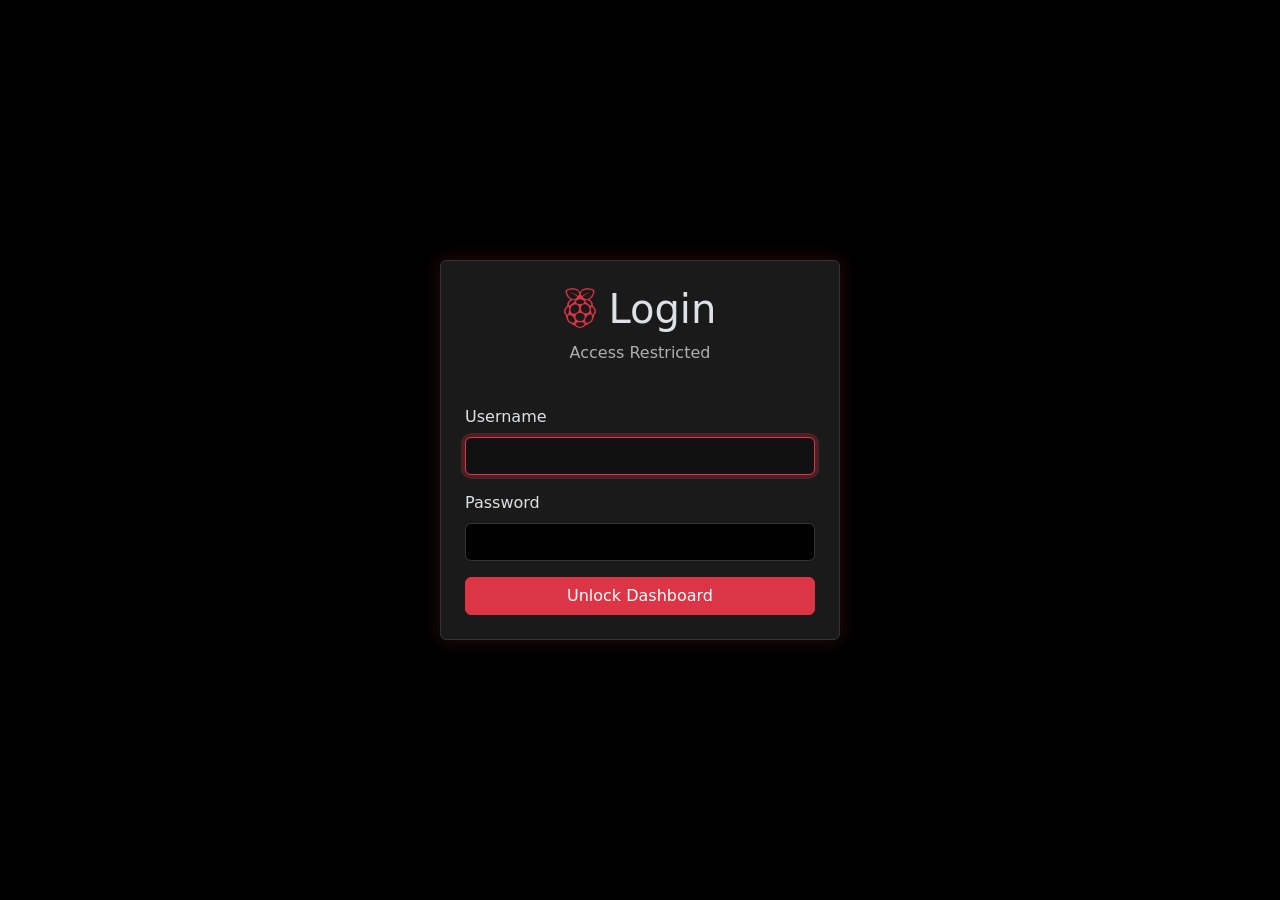
==== templates/login.html @ 799577bc "Add files via upload" ====
<!DOCTYPE html>
<html lang="en" data-bs-theme="dark">
<head>
    <meta charset="UTF-8">
    <meta name="viewport" content="width=device-width, initial-scale=1.0">
    <title>Login - Pi Dashboard</title>
    <link href="https://cdn.jsdelivr.net/npm/bootstrap@5.3.0/dist/css/bootstrap.min.css" rel="stylesheet">
    <link href="https://cdnjs.cloudflare.com/ajax/libs/font-awesome/6.4.0/css/all.min.css" rel="stylesheet">
    <style>
        body { background-color: #000; color: #fff; height: 100vh; display: flex; align-items: center; justify-content: center; }
        .card { background-color: #1a1a1a; border: 1px solid #333; width: 100%; max-width: 400px; box-shadow: 0 0 20px rgba(220, 53, 69, 0.2); }
        .form-control { background-color: #000; border-color: #333; color: #fff; }
        .form-control:focus { background-color: #111; border-color: #dc3545; box-shadow: 0 0 0 0.25rem rgba(220, 53, 69, 0.25); color: #fff; }
        .btn-primary { background-color: #dc3545; border-color: #dc3545; }
        .btn-primary:hover { background-color: #bb2d3b; border-color: #b02a37; }
    </style>
</head>
<body>
    <div class="card p-4">
        <div class="text-center mb-4">
            <h1 class="display-6"><i class="fa-brands fa-raspberry-pi text-danger"></i> Login</h1>
            <p class="text-muted">Access Restricted</p>
        </div>
        
        <div id="alert" class="alert alert-danger d-none"></div>

        <form id="loginForm">
            <div class="mb-3">
                <label class="form-label">Username</label>
                <input type="text" id="username" class="form-control" required autofocus>
            </div>
            <div class="mb-3">
                <label class="form-label">Password</label>
                <input type="password" id="password" class="form-control" required>
            </div>
            <button type="submit" class="btn btn-primary w-100">Unlock Dashboard</button>
        </form>
    </div>

    <script>
        document.getElementById('loginForm').addEventListener('submit', async (e) => {
            e.preventDefault();
            const u = document.getElementById('username').value;
            const p = document.getElementById('password').value;
            
            const res = await fetch('/login', {
                method: 'POST',
                headers: {'Content-Type': 'application/json'},
                body: JSON.stringify({username: u, password: p})
            });
            const data = await res.json();
            
            if(data.success) {
                window.location.reload();
            } else {
                const alert = document.getElementById('alert');
                alert.textContent = "Access Denied: " + data.error;
                alert.classList.remove('d-none');
            }
        });
    </script>
</body>
</html>
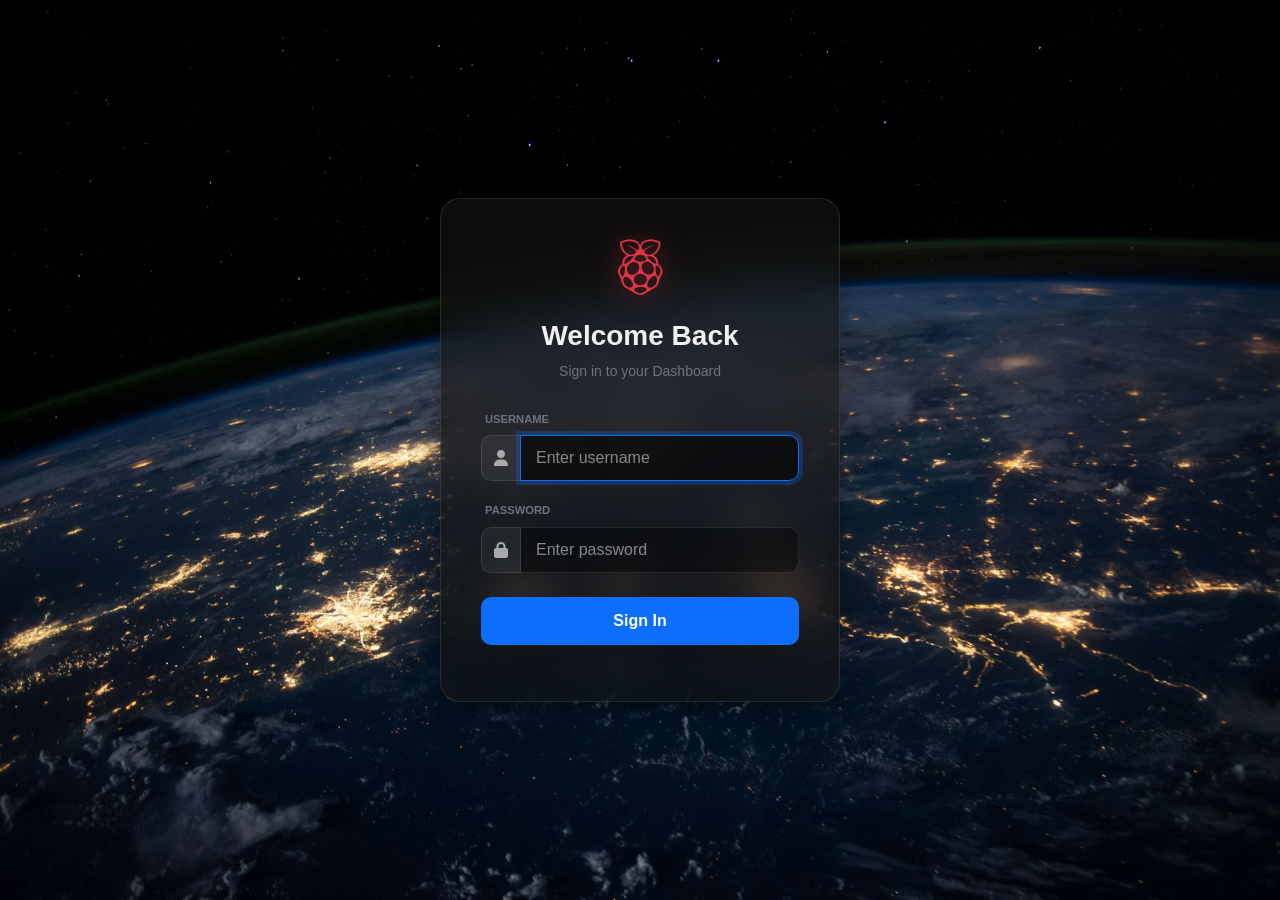
==== commit 4640b041: "Update Login Page to CasaOS Theme & Fix Session Persistence" ====
--- a/templates/login.html
+++ b/templates/login.html
@@ -1,63 +1,167 @@
 <!DOCTYPE html>
-<html lang="en" data-bs-theme="dark">
+<html lang="en">
 <head>
     <meta charset="UTF-8">
     <meta name="viewport" content="width=device-width, initial-scale=1.0">
     <title>Login - Pi Dashboard</title>
     <link href="https://cdn.jsdelivr.net/npm/bootstrap@5.3.0/dist/css/bootstrap.min.css" rel="stylesheet">
     <link href="https://cdnjs.cloudflare.com/ajax/libs/font-awesome/6.4.0/css/all.min.css" rel="stylesheet">
+    <link href="/static/css/style.css" rel="stylesheet">
     <style>
-        body { background-color: #000; color: #fff; height: 100vh; display: flex; align-items: center; justify-content: center; }
-        .card { background-color: #1a1a1a; border: 1px solid #333; width: 100%; max-width: 400px; box-shadow: 0 0 20px rgba(220, 53, 69, 0.2); }
-        .form-control { background-color: #000; border-color: #333; color: #fff; }
-        .form-control:focus { background-color: #111; border-color: #dc3545; box-shadow: 0 0 0 0.25rem rgba(220, 53, 69, 0.25); color: #fff; }
-        .btn-primary { background-color: #dc3545; border-color: #dc3545; }
-        .btn-primary:hover { background-color: #bb2d3b; border-color: #b02a37; }
+        body {
+            display: flex;
+            align-items: center;
+            justify-content: center;
+            height: 100vh;
+            margin: 0;
+            background: url('/static/images/bg.jpg') no-repeat center center fixed !important;
+            background-size: cover !important;
+            overflow: hidden;
+        }
+        .login-card {
+            width: 100%;
+            max-width: 400px;
+            background: rgba(20, 20, 20, 0.6) !important;
+            backdrop-filter: blur(20px) !important;
+            -webkit-backdrop-filter: blur(20px) !important;
+            border: 1px solid rgba(255, 255, 255, 0.1) !important;
+            box-shadow: 0 8px 32px 0 rgba(0, 0, 0, 0.37) !important;
+            border-radius: 20px;
+            color: #f0f0f0;
+            padding: 2.5rem;
+            animation: fadeIn 0.8s ease-out;
+        }
+        @keyframes fadeIn {
+            from { opacity: 0; transform: translateY(20px); }
+            to { opacity: 1; transform: translateY(0); }
+        }
+        .form-control {
+            background: rgba(0, 0, 0, 0.4) !important;
+            border: 1px solid rgba(255, 255, 255, 0.1) !important;
+            color: white !important;
+            border-radius: 10px;
+            padding: 10px 15px;
+        }
+        .form-control:focus {
+            background: rgba(0, 0, 0, 0.6) !important;
+            border-color: #0d6efd !important;
+            box-shadow: 0 0 0 0.25rem rgba(13, 110, 253, 0.25) !important;
+        }
+        .btn-primary {
+            background-color: #0d6efd;
+            border: none;
+            font-weight: 600;
+            padding: 0.75rem;
+            border-radius: 10px;
+            transition: all 0.3s;
+        }
+        .btn-primary:hover {
+            background-color: #0b5ed7;
+            transform: translateY(-2px);
+            box-shadow: 0 5px 15px rgba(13, 110, 253, 0.4);
+        }
+        .input-group-text {
+             background: rgba(255, 255, 255, 0.05);
+             border: 1px solid rgba(255, 255, 255, 0.1);
+             color: #aaa;
+             border-radius: 10px;
+        }
+        .fa-raspberry-pi {
+            font-size: 3.5rem; 
+            margin-bottom: 1rem;
+            filter: drop-shadow(0 0 15px rgba(220, 53, 69, 0.6));
+            animation: float 6s ease-in-out infinite;
+        }
+        @keyframes float {
+            0% { transform: translateY(0px); }
+            50% { transform: translateY(-10px); }
+            100% { transform: translateY(0px); }
+        }
+        .alert {
+            background: rgba(220, 53, 69, 0.2);
+            border: 1px solid rgba(220, 53, 69, 0.3);
+            color: #ffcccc;
+            backdrop-filter: blur(5px);
+        }
     </style>
 </head>
 <body>
-    <div class="card p-4">
-        <div class="text-center mb-4">
-            <h1 class="display-6"><i class="fa-brands fa-raspberry-pi text-danger"></i> Login</h1>
-            <p class="text-muted">Access Restricted</p>
+
+    <div class="login-card text-center">
+        <div class="mb-4">
+            <i class="fa-brands fa-raspberry-pi text-danger"></i>
+            <h3 class="fw-bold mt-2">Welcome Back</h3>
+            <p class="text-secondary small">Sign in to your Dashboard</p>
         </div>
         
-        <div id="alert" class="alert alert-danger d-none"></div>
+        <div id="alert" class="alert d-none p-2 mb-3 small rounded"></div>
 
-        <form id="loginForm">
+        <form id="loginForm" class="text-start">
             <div class="mb-3">
-                <label class="form-label">Username</label>
-                <input type="text" id="username" class="form-control" required autofocus>
+                <label class="form-label small text-uppercase text-secondary fw-bold ms-1" style="font-size: 0.7rem;">Username</label>
+                <div class="input-group">
+                    <span class="input-group-text"><i class="fa-solid fa-user"></i></span>
+                    <input type="text" id="username" class="form-control" placeholder="Enter username" required autofocus>
+                </div>
             </div>
-            <div class="mb-3">
-                <label class="form-label">Password</label>
-                <input type="password" id="password" class="form-control" required>
+            <div class="mb-4">
+                <label class="form-label small text-uppercase text-secondary fw-bold ms-1" style="font-size: 0.7rem;">Password</label>
+                <div class="input-group">
+                    <span class="input-group-text"><i class="fa-solid fa-lock"></i></span>
+                    <input type="password" id="password" class="form-control" placeholder="Enter password" required>
+                </div>
             </div>
-            <button type="submit" class="btn btn-primary w-100">Unlock Dashboard</button>
+            <button type="submit" class="btn btn-primary w-100 mb-3 shadow-lg">Sign In</button>
         </form>
     </div>
 
     <script>
-        document.getElementById('loginForm').addEventListener('submit', async (e) => {
+        document.getElementById('loginForm').addEventListener('submit', function(e) {
             e.preventDefault();
             const u = document.getElementById('username').value;
             const p = document.getElementById('password').value;
+            const btn = this.querySelector('button');
+            const alertBox = document.getElementById('alert');
             
-            const res = await fetch('/login', {
+            // Loading State
+            const originalText = btn.innerHTML;
+            btn.innerHTML = '<i class="fa-solid fa-circle-notch fa-spin"></i> Verifying...';
+            btn.disabled = true;
+            alertBox.classList.add('d-none');
+
+            fetch('/login', {
                 method: 'POST',
                 headers: {'Content-Type': 'application/json'},
                 body: JSON.stringify({username: u, password: p})
+            })
+            .then(response => response.json())
+            .then(data => {
+                if(data.success) {
+                    btn.innerHTML = '<i class="fa-solid fa-check"></i> Success';
+                    btn.classList.replace('btn-primary', 'btn-success');
+                    // Reload to redirect cleanly
+                    window.location.reload();
+                } else {
+                    throw new Error(data.error || 'Invalid credentials');
+                }
+            })
+            .catch(err => {
+                console.error(err);
+                alertBox.textContent = err.message || 'Connection error';
+                alertBox.classList.remove('d-none');
+                btn.innerHTML = originalText;
+                btn.disabled = false;
+                
+                // Shake effect
+                const card = document.querySelector('.login-card');
+                card.animate([
+                    { transform: 'translateX(0)' },
+                    { transform: 'translateX(-10px)' },
+                    { transform: 'translateX(10px)' },
+                    { transform: 'translateX(0)' }
+                ], { duration: 300 });
             });
-            const data = await res.json();
-            
-            if(data.success) {
-                window.location.reload();
-            } else {
-                const alert = document.getElementById('alert');
-                alert.textContent = "Access Denied: " + data.error;
-                alert.classList.remove('d-none');
-            }
         });
     </script>
 </body>
-</html>+</html>
--- a/static/css/style.css
+++ b/static/css/style.css
@@ -0,0 +1,262 @@
+:root {
+    --glass-bg: rgba(20, 20, 20, 0.6);
+    --glass-border: rgba(255, 255, 255, 0.1);
+    --glass-blur: blur(15px);
+    --card-radius: 20px;
+    --accent-color: #0d6efd;
+    --text-primary: #f0f0f0;
+    --text-secondary: #aaaaaa;
+}
+
+body {
+    background: url('/static/images/bg.jpg') no-repeat center center fixed;
+    background-size: cover;
+    color: var(--text-primary);
+    font-family: 'Segoe UI', Roboto, Helvetica, Arial, sans-serif;
+    min-height: 100vh;
+}
+
+/* Base Container Styling */
+.container {
+    padding-top: 2rem;
+    max-width: 1200px;
+}
+
+/* Glassmorphism Cards */
+.card {
+    background: var(--glass-bg);
+    backdrop-filter: var(--glass-blur);
+    -webkit-backdrop-filter: var(--glass-blur);
+    border: 1px solid var(--glass-border);
+    border-radius: var(--card-radius);
+    box-shadow: 0 8px 32px 0 rgba(0, 0, 0, 0.37);
+    transition: transform 0.2s, box-shadow 0.2s;
+    overflow: hidden;
+    color: var(--text-primary);
+}
+
+.card:hover {
+    transform: translateY(-5px);
+    box-shadow: 0 12px 40px 0 rgba(0, 0, 0, 0.5);
+    border-color: rgba(255, 255, 255, 0.2);
+}
+
+/* Remove card body specific bg */
+.card-body, .card-header, .card-footer {
+    background: transparent !important;
+    border-color: var(--glass-border);
+}
+
+/* Header Styling */
+h1 {
+    font-weight: 700;
+    text-shadow: 0 2px 4px rgba(0,0,0,0.5);
+    color: white;
+}
+
+.dropdown-menu {
+    background: rgba(30, 30, 30, 0.95);
+    backdrop-filter: blur(10px);
+    border: 1px solid var(--glass-border);
+    border-radius: 12px;
+}
+
+.dropdown-item {
+    color: var(--text-primary);
+}
+
+.dropdown-item:hover {
+    background: rgba(255, 255, 255, 0.1);
+    color: white;
+}
+
+/* Tabs Styling - Pill Style like CasaOS Sidebar/Tabs */
+.nav-tabs {
+    border-bottom: none;
+    margin-bottom: 2rem;
+    background: rgba(0, 0, 0, 0.3);
+    padding: 10px;
+    border-radius: 50px; /* Pill shape container */
+    display: inline-flex;
+    justify-content: center;
+    backdrop-filter: blur(5px);
+    /* Improve alignment */
+    width: 100%;
+    flex-wrap: wrap;
+    gap: 10px;
+}
+
+.nav-tabs .nav-item {
+    margin: 0;
+}
+
+.nav-tabs .nav-link {
+    color: var(--text-secondary);
+    border: none;
+    border-radius: 30px;
+    padding: 10px 20px;
+    font-weight: 500;
+    transition: all 0.3s ease;
+    background: transparent;
+}
+
+.nav-tabs .nav-link:hover {
+    color: white;
+    background: rgba(255, 255, 255, 0.1);
+}
+
+.nav-tabs .nav-link.active {
+    background: var(--accent-color);
+    color: white;
+    box-shadow: 0 4px 15px rgba(13, 110, 253, 0.4);
+}
+
+/* Stat Cards Specifics */
+.stat-card {
+    display: flex;
+    flex-direction: column;
+    justify-content: center;
+    align-items: center;
+    height: 100%;
+    min-height: 160px;
+}
+
+.stat-label {
+    font-size: 0.9rem;
+    color: var(--text-secondary);
+    text-transform: uppercase;
+    letter-spacing: 1px;
+    margin-bottom: 10px;
+}
+
+.stat-value {
+    font-size: 2.5rem;
+    font-weight: 700;
+    color: white;
+    text-shadow: 0 0 10px rgba(255, 255, 255, 0.3);
+}
+
+.stat-detail {
+    font-size: 0.8rem;
+    color: var(--text-secondary); 
+}
+
+/* Progress Bars */
+.progress {
+    background-color: rgba(255, 255, 255, 0.1);
+    border-radius: 10px;
+    overflow: hidden;
+}
+
+/* Buttons */
+.btn {
+    border-radius: 12px;
+    transition: all 0.2s;
+    font-weight: 600;
+}
+
+.btn-danger {
+    background-color: #dc3545;
+    border: none;
+}
+
+.btn-primary {
+    background-color: var(--accent-color);
+    border: none;
+}
+
+/* Tables and Lists */
+.table {
+    color: var(--text-primary);
+    background: transparent;
+}
+.table thead th {
+    border-bottom: 1px solid var(--glass-border);
+    color: var(--text-secondary);
+    background: transparent;
+}
+.table td {
+    background: transparent;
+    border-bottom: 1px solid rgba(255, 255, 255, 0.05);
+}
+
+.list-group-item {
+    background: rgba(0, 0, 0, 0.2) !important; 
+    border: 1px solid rgba(255, 255, 255, 0.05);
+    color: white !important;
+    margin-bottom: 5px;
+    border-radius: 12px !important;
+}
+
+/* Scrollbar */
+::-webkit-scrollbar {
+    width: 8px;
+}
+::-webkit-scrollbar-track {
+    background: rgba(0, 0, 0, 0.1);
+}
+::-webkit-scrollbar-thumb {
+    background: rgba(255, 255, 255, 0.3);
+    border-radius: 4px;
+}
+::-webkit-scrollbar-thumb:hover {
+    background: rgba(255, 255, 255, 0.5);
+}
+
+/* Animations */
+@keyframes fadeIn {
+    from { opacity: 0; transform: translateY(10px); }
+    to { opacity: 1; transform: translateY(0); }
+}
+
+.tab-pane {
+    animation: fadeIn 0.4s ease-out;
+}
+
+.blink-anim {
+    animation: blinker 1s linear infinite;
+}
+
+@keyframes blinker {
+    50% { opacity: 0.5; }
+}
+
+/* Utility to center the nav */
+#myTab {
+    justify-content: center;
+}
+
+/* --- Forced Dark Overrides for Missing Theme --- */
+.dropdown-menu {
+    background: rgba(30, 30, 30, 0.95);
+    border: 1px solid rgba(255, 255, 255, 0.1);
+}
+.dropdown-item {
+    color: white !important;
+}
+.dropdown-item:hover {
+    background-color: rgba(255, 255, 255, 0.1) !important;
+}
+
+.text-muted {
+    color: #cccccc !important;
+}
+
+.form-control, .form-select {
+    background-color: rgba(0, 0, 0, 0.3) !important;
+    border: 1px solid rgba(255, 255, 255, 0.1) !important;
+    color: white !important;
+}
+.form-control::placeholder {
+    color: rgba(255, 255, 255, 0.5);
+}
+
+.modal-content {
+    background: rgba(20, 20, 20, 0.95) !important;
+    color: white !important;
+}
+
+/* Ensure chart legends are visible */
+canvas {
+    filter: drop-shadow(0px 0px 5px rgba(0,0,0,0.5));
+}
